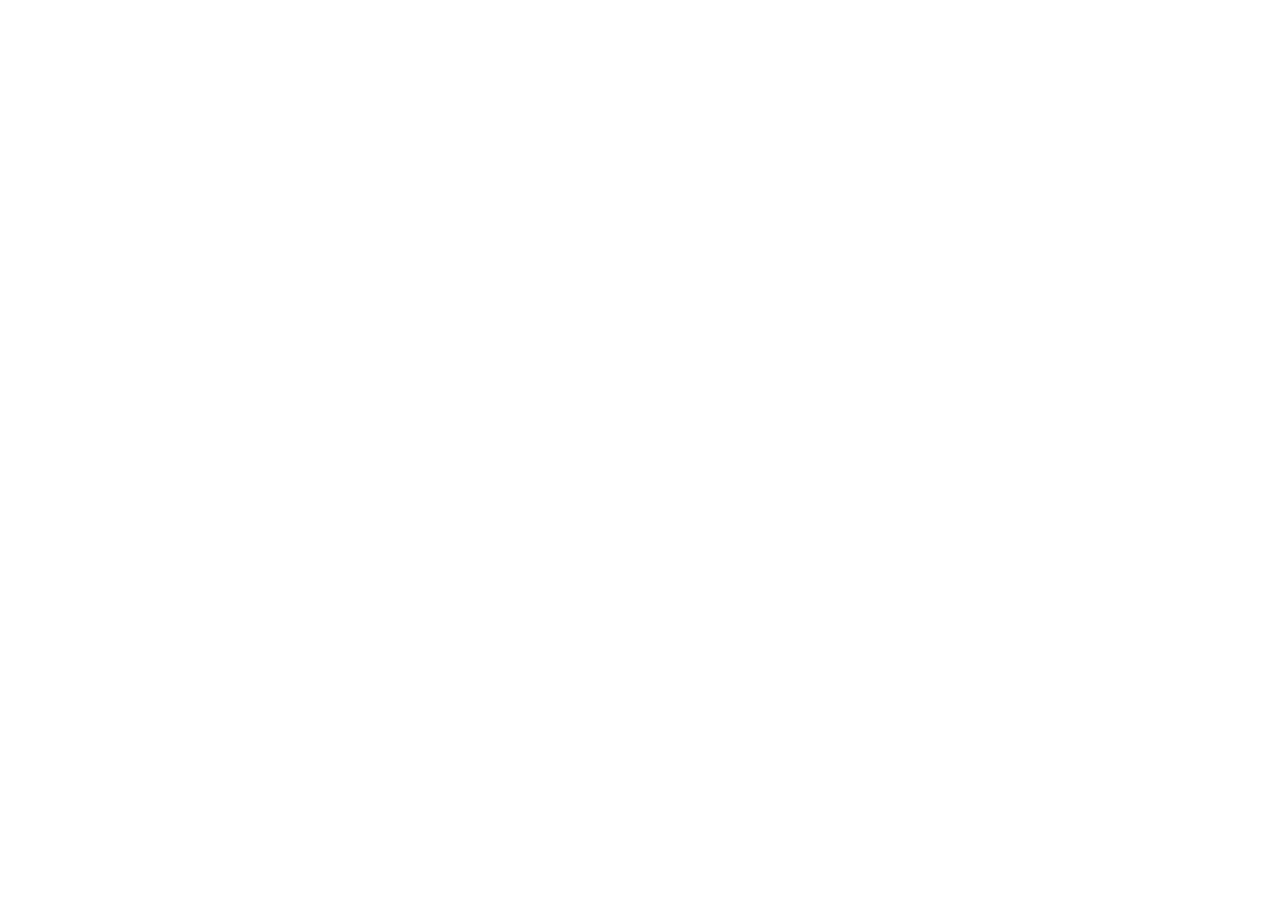
==== index.html @ 6ca62f1f "création du header" ====
<!DOCTYPE html>
<html lang="fr">
<head>
    <meta charset="UTF-8">
    <meta name="viewport" content="width=device-width, initial-scale=1.0">
    <title>Document</title>
</head>
<body>
    <header></header>
    
</body>
</html>
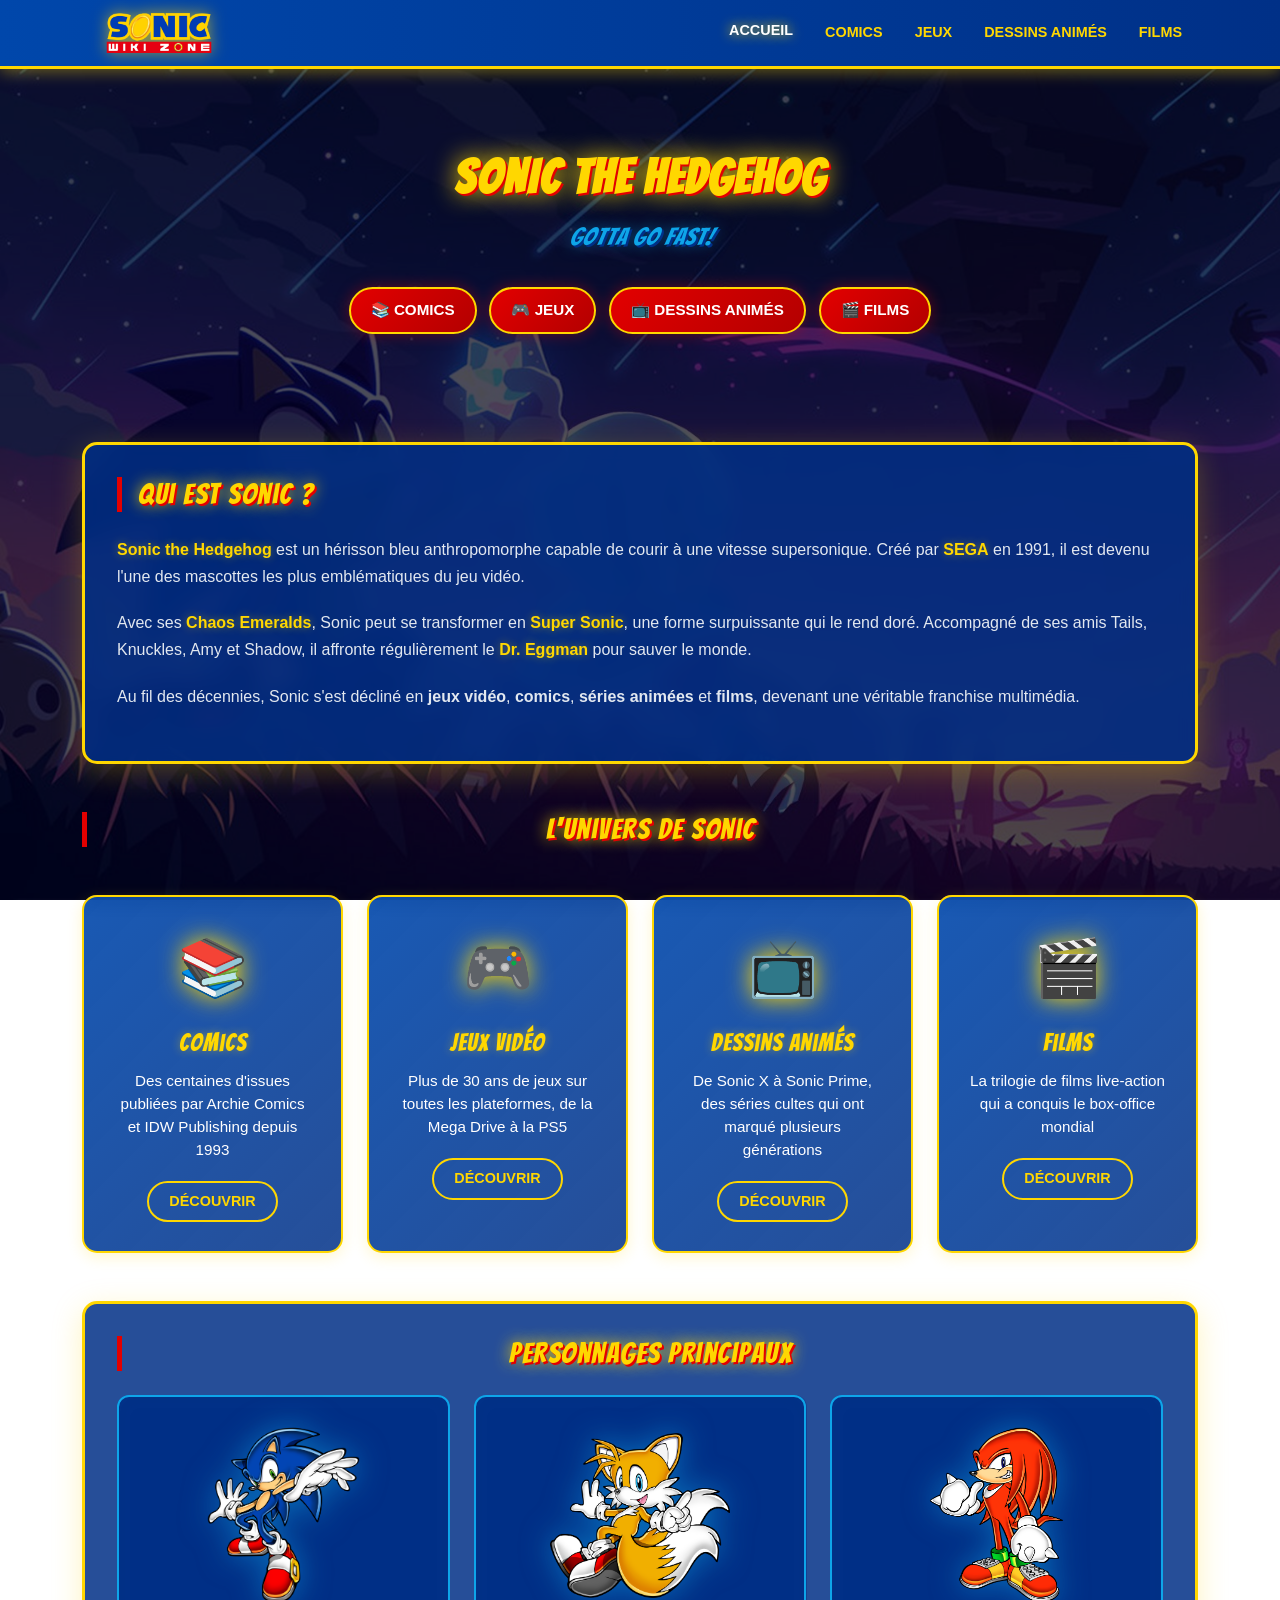
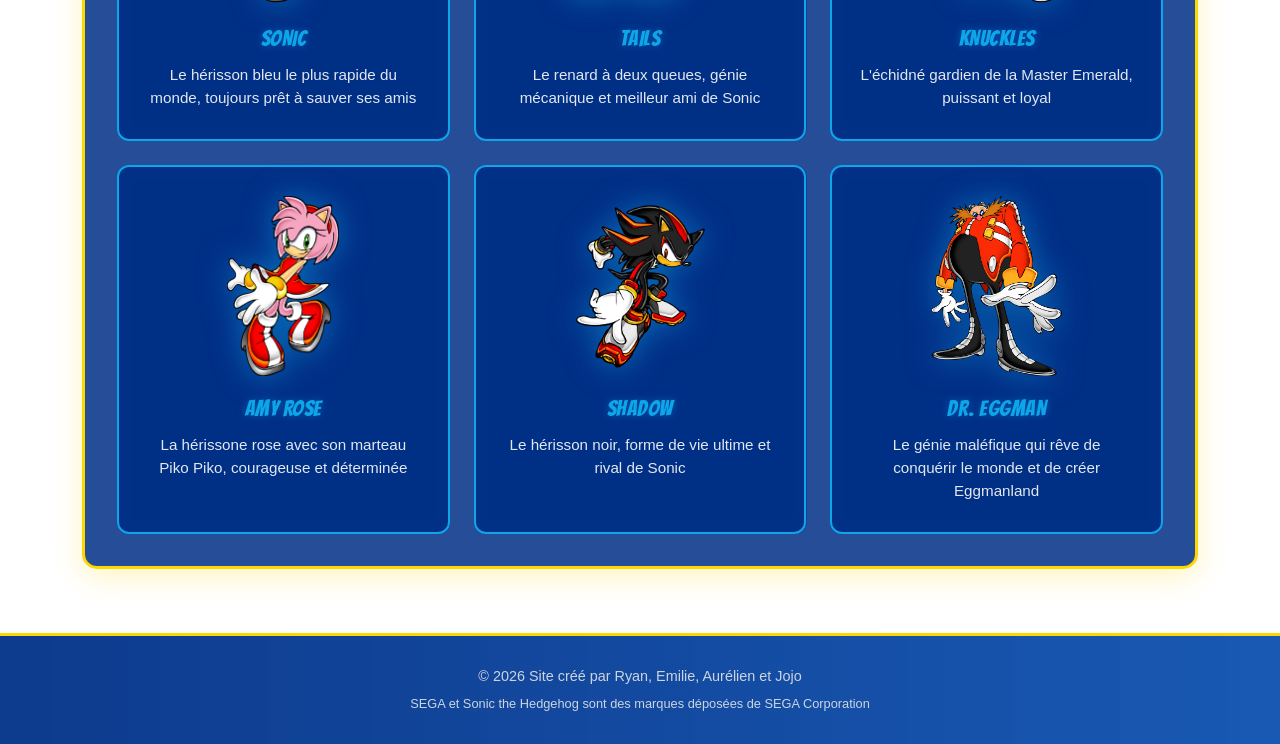
==== commit 194d8a70: "Ajout navbar responsive" ====
--- a/index.html
+++ b/index.html
@@ -1,12 +1,193 @@
 <!DOCTYPE html>
 <html lang="fr">
 <head>
-    <meta charset="UTF-8">
-    <meta name="viewport" content="width=device-width, initial-scale=1.0">
-    <title>Document</title>
+  <meta charset="UTF-8">
+  <meta name="viewport" content="width=device-width, initial-scale=1">
+  <title>Sonic the Hedgehog - Accueil</title>
+  <link href="https://cdn.jsdelivr.net/npm/bootstrap@5.3.3/dist/css/bootstrap.min.css" rel="stylesheet">
+  <link rel="stylesheet" href="index.css">
+<link rel="icon" type="image/x-icon" href="assets/sonic.ico">
+<link href="https://fonts.googleapis.com/css2?family=Bangers&display=swap" rel="stylesheet">
+
 </head>
 <body>
-    <header></header>
+
+<!-- NAVBAR -->
+<nav class="navbar navbar-expand-lg navbar-dark sticky-top">
+  <div class="container">
+    <a class="navbar-brand" href="index.html">
+      <img src="assets/logo.png" alt="Sonic Wiki Zone" class="logo-img">
+    </a>
+    <button class="navbar-toggler" type="button" data-bs-toggle="collapse" data-bs-target="#navbarNav">
+      <span class="navbar-toggler-icon"></span>
+    </button>
+    <div class="collapse navbar-collapse" id="navbarNav">
+      <ul class="navbar-nav ms-auto">
+        <li class="nav-item"><a class="nav-link active" href="index.html">Accueil</a></li>
+        <li class="nav-item"><a class="nav-link" href="comics.html">Comics</a></li>
+        <li class="nav-item"><a class="nav-link" href="jeux.html">Jeux</a></li>
+        <li class="nav-item"><a class="nav-link" href="dessin-anime.html">Dessins animés</a></li>
+        <li class="nav-item"><a class="nav-link" href="films.html">Films</a></li>
+      </ul>
+    </div>
+  </div>
+</nav>
+
+<!-- HERO SECTION -->
+<section class="hero-section">
+  <div class="container text-center">
+    <h1 class="display-1 fw-bold hero-title">SONIC THE HEDGEHOG</h1>
+    <p class="lead hero-subtitle">Gotta Go Fast!</p>
+    <div class="mt-4 button-group">
+      <a href="comics.html" class="btn btn-hero">📚 Comics</a>
+      <a href="jeux.html" class="btn btn-hero">🎮 Jeux</a>
+      <a href="dessin-anime.html" class="btn btn-hero">📺 Dessins animés</a>
+      <a href="films.html" class="btn btn-hero">🎬 Films</a>
+    </div>
+  </div>
+</section>
+
+<!-- À PROPOS -->
+<section class="container my-5">
+  <div class="content-box">
+    <h2 class="section-title">Qui est Sonic ?</h2>
+    <div class="row">
+      <div class="col-lg-12">
+        <p class="sonic-text">
+          <span class="highlight">Sonic the Hedgehog</span> est un hérisson bleu anthropomorphe capable de courir 
+          à une vitesse supersonique. Créé par <span class="highlight">SEGA</span> en 1991, il est devenu l'une 
+          des mascottes les plus emblématiques du jeu vidéo.
+        </p>
+        <p class="sonic-text">
+          Avec ses <span class="highlight">Chaos Emeralds</span>, Sonic peut se transformer en 
+          <span class="highlight">Super Sonic</span>, une forme surpuissante qui le rend doré. 
+          Accompagné de ses amis Tails, Knuckles, Amy et Shadow, il affronte régulièrement le 
+          <span class="highlight">Dr. Eggman</span> pour sauver le monde.
+        </p>
+        <p class="sonic-text">
+          Au fil des décennies, Sonic s'est décliné en <strong>jeux vidéo</strong>, <strong>comics</strong>, 
+          <strong>séries animées</strong> et <strong>films</strong>, devenant une véritable franchise multimédia.
+        </p>
+      </div>
+    </div>
+  </div>
+</section>
+
+<!-- UNIVERS SONIC -->
+<section class="container my-5">
+  <h2 class="section-title text-center mb-5">L'univers de Sonic</h2>
+  <div class="row g-4">
     
+    <div class="col-md-6 col-lg-3">
+      <div class="universe-card">
+        <div class="card-icon">📚</div>
+        <h3>Comics</h3>
+        <p>Des centaines d'issues publiées par Archie Comics et IDW Publishing depuis 1993</p>
+        <a href="comics.html" class="btn btn-outline-custom">Découvrir</a>
+      </div>
+    </div>
+
+    <div class="col-md-6 col-lg-3">
+      <div class="universe-card">
+        <div class="card-icon">🎮</div>
+        <h3>Jeux vidéo</h3>
+        <p>Plus de 30 ans de jeux sur toutes les plateformes, de la Mega Drive à la PS5</p>
+        <a href="jeux.html" class="btn btn-outline-custom">Découvrir</a>
+      </div>
+    </div>
+
+    <div class="col-md-6 col-lg-3">
+      <div class="universe-card">
+        <div class="card-icon">📺</div>
+        <h3>Dessins animés</h3>
+        <p>De Sonic X à Sonic Prime, des séries cultes qui ont marqué plusieurs générations</p>
+        <a href="dessin-anime.html" class="btn btn-outline-custom">Découvrir</a>
+      </div>
+    </div>
+
+    <div class="col-md-6 col-lg-3">
+      <div class="universe-card">
+        <div class="card-icon">🎬</div>
+        <h3>Films</h3>
+        <p>La trilogie de films live-action qui a conquis le box-office mondial</p>
+        <a href="films.html" class="btn btn-outline-custom">Découvrir</a>
+      </div>
+    </div>
+
+  </div>
+</section>
+
+<!-- PERSONNAGES -->
+<section class="container my-5">
+  <div class="content-box">
+    <h2 class="section-title text-center mb-4">Personnages principaux</h2>
+    <div class="row g-4">
+      
+      <!-- SONIC -->
+      <div class="col-md-6 col-lg-4">
+        <div class="character-card">
+          <img src="assets/Sonic.png" alt="Sonic" class="character-img">
+          <h3>Sonic</h3>
+          <p>Le hérisson bleu le plus rapide du monde, toujours prêt à sauver ses amis</p>
+        </div>
+      </div>
+
+      <!-- TAILS -->
+      <div class="col-md-6 col-lg-4">
+        <div class="character-card">
+          <img src="assets/Tails.png" alt="Tails" class="character-img">
+          <h3>Tails</h3>
+          <p>Le renard à deux queues, génie mécanique et meilleur ami de Sonic</p>
+        </div>
+      </div>
+
+      <!-- KNUCKLES -->
+      <div class="col-md-6 col-lg-4">
+        <div class="character-card">
+          <img src="assets/Knuckles.png" alt="Knuckles" class="character-img">
+          <h3>Knuckles</h3>
+          <p>L'échidné gardien de la Master Emerald, puissant et loyal</p>
+        </div>
+      </div>
+
+      <!-- AMY ROSE -->
+      <div class="col-md-6 col-lg-4">
+        <div class="character-card">
+          <img src="assets/Amy.png" alt="Amy Rose" class="character-img">
+          <h3>Amy Rose</h3>
+          <p>La hérissone rose avec son marteau Piko Piko, courageuse et déterminée</p>
+        </div>
+      </div>
+
+      <!-- SHADOW -->
+      <div class="col-md-6 col-lg-4">
+        <div class="character-card">
+          <img src="assets/Shadow.png" alt="Shadow" class="character-img">
+          <h3>Shadow</h3>
+          <p>Le hérisson noir, forme de vie ultime et rival de Sonic</p>
+        </div>
+      </div>
+
+      <!-- DR. EGGMAN -->
+      <div class="col-md-6 col-lg-4">
+        <div class="character-card">
+          <img src="assets/Eggman.png" alt="Dr. Eggman" class="character-img">
+          <h3>Dr. Eggman</h3>
+          <p>Le génie maléfique qui rêve de conquérir le monde et de créer Eggmanland</p>
+        </div>
+      </div>
+
+    </div>
+  </div>
+</section>
+
+
+<!-- FOOTER -->
+<footer class="footer text-center py-4">
+  <p>&copy; 2026 Site créé par Ryan, Emilie, Aurélien et Jojo</p>
+  <p class="small">SEGA et Sonic the Hedgehog sont des marques déposées de SEGA Corporation</p>
+</footer>
+
+<script src="https://cdn.jsdelivr.net/npm/bootstrap@5.3.3/dist/js/bootstrap.bundle.min.js"></script>
 </body>
-</html>+</html>
--- a/index.css
+++ b/index.css
@@ -0,0 +1,443 @@
+/* ===========================
+   GLOBAL - POLICES ET FOND
+=========================== */
+* {
+  margin: 0;
+  padding: 0;
+  box-sizing: border-box;
+}
+
+body {
+  font-family: 'Segoe UI', Tahoma, Geneva, Verdana, sans-serif;
+  background-image: url('assets/sonic-bg.png');
+  background-size: cover;
+  background-attachment: fixed;
+  background-position: center;
+  color: white;
+  min-height: 100vh;
+  position: relative;
+  font-size: 16px;  /* Taille de base */
+}
+
+/* Overlay sombre pour rendre le texte lisible */
+body::before {
+  content: '';
+  position: fixed;
+  top: 0;
+  left: 0;
+  width: 100%;
+  height: 100%;
+  background: rgba(0, 0, 20, 0.7);
+  z-index: -1;
+}
+
+/* ===========================
+   NAVBAR - TAILLE RÉDUITE
+=========================== */
+.navbar {
+  background: linear-gradient(90deg, #0047AB, #003087) !important;
+  border-bottom: 3px solid #FFD700;
+  box-shadow: 0 3px 15px rgba(255, 215, 0, 0.4);
+  backdrop-filter: blur(10px);
+  padding: 0.5rem 0;
+}
+
+.navbar-brand {
+  display: flex;
+  align-items: center;
+}
+
+.logo-img {
+  height: 40px;  /* Réduit de 50px à 40px */
+  width: auto;
+  filter: drop-shadow(0 0 8px rgba(255, 215, 0, 0.6));
+  transition: all 0.3s;
+}
+
+.logo-img:hover {
+  transform: scale(1.08);
+  filter: drop-shadow(0 0 15px rgba(255, 215, 0, 0.9));
+}
+
+.nav-link {
+  font-weight: 600;
+  color: #FFD700 !important;
+  transition: all 0.3s;
+  margin: 0 8px;
+  text-transform: uppercase;
+  font-size: 0.9rem;  /* Réduit de 1rem à 0.9rem */
+}
+
+.nav-link:hover,
+.nav-link.active {
+  color: white !important;
+  text-shadow: 0 0 12px #FFD700;
+  transform: translateY(-2px);
+}
+
+/* ===========================
+   HERO SECTION - TAILLES RÉDUITES
+=========================== */
+.hero-section {
+  padding: 80px 20px 60px;  /* Réduit énormément */
+  position: relative;
+  overflow: hidden;
+}
+
+.hero-title {
+  font-family: 'Bangers', cursive;
+  color: #FFD700;
+  font-size: 3rem;  /* Réduit de 5rem à 3rem */
+  text-shadow: 
+    2px 2px 0px #E30000,
+    0 0 25px #FFD700;
+  margin-bottom: 0.8rem;
+  letter-spacing: 2px;
+  font-weight: 400;
+  text-transform: uppercase;
+  animation: sonic-glow 2s ease-in-out infinite;
+}
+
+@keyframes sonic-glow {
+  0%, 100% { 
+    text-shadow: 
+      2px 2px 0px #E30000,
+      0 0 25px #FFD700;
+  }
+  50% { 
+    text-shadow: 
+      2px 2px 0px #E30000,
+      0 0 40px #FFD700,
+      0 0 60px rgba(255, 215, 0, 0.7);
+  }
+}
+
+.hero-subtitle {
+  font-family: 'Bangers', cursive;
+  font-size: 1.5rem;  /* Réduit de 2.5rem à 1.5rem */
+  color: #0EA5E9;
+  margin-bottom: 2rem;
+  font-style: italic;
+  letter-spacing: 1px;
+  text-shadow: 
+    2px 2px 0px #003087,
+    0 0 15px rgba(14, 165, 233, 0.6);
+}
+
+.button-group {
+  display: flex;
+  gap: 0.8rem;
+  justify-content: center;
+  flex-wrap: wrap;
+}
+
+.btn-hero {
+  background: linear-gradient(135deg, #E30000, #B30000);
+  border: 2px solid #FFD700;  /* Réduit de 3px à 2px */
+  color: white;
+  font-weight: 600;
+  padding: 10px 20px;  /* Réduit de 14px 28px */
+  font-size: 0.95rem;  /* Réduit de 1.1rem */
+  border-radius: 50px;
+  box-shadow: 0 0 15px rgba(227, 0, 0, 0.4);
+  transition: all 0.3s;
+  text-decoration: none;
+  display: inline-block;
+  text-transform: uppercase;
+}
+
+.btn-hero:hover {
+  transform: translateY(-4px) scale(1.03);
+  box-shadow: 0 0 30px rgba(255, 215, 0, 0.7);
+  background: linear-gradient(135deg, #FFD700, #FFA500);
+  color: #003087;
+  border-color: #003087;
+}
+
+/* ===========================
+   CONTENT BOX - TAILLE RÉDUITE
+=========================== */
+.content-box {
+  background: rgba(0, 48, 135, 0.85);
+  border: 3px solid #FFD700;
+  border-radius: 15px;
+  padding: 2rem;  /* Réduit de 3rem à 2rem */
+  box-shadow: 0 8px 30px rgba(255, 215, 0, 0.25);
+  backdrop-filter: blur(10px);
+}
+
+.section-title {
+  font-family: 'Bangers', cursive;
+  color: #FFD700;
+  font-weight: 400;
+  font-size: 1.8rem;  /* Réduit de 2.5rem à 1.8rem */
+  text-shadow: 
+    2px 2px 0px #E30000,
+    0 0 15px #FFD700;
+  margin-bottom: 1.5rem;
+  border-left: 5px solid #E30000;
+  padding-left: 1rem;
+  letter-spacing: 1.5px;
+}
+
+.sonic-text {
+  font-family: 'Segoe UI', Tahoma, Geneva, Verdana, sans-serif;
+  font-size: 1rem;  /* Réduit de 1.15rem à 1rem */
+  line-height: 1.7;
+  color: #e2e8f0;
+  margin-bottom: 1.2rem;
+}
+
+.highlight {
+  color: #FFD700;
+  font-weight: 700;
+  text-shadow: 0 0 8px rgba(255, 215, 0, 0.4);
+}
+
+/* ===========================
+   UNIVERSE CARDS - TAILLE RÉDUITE
+=========================== */
+.universe-card {
+  background: linear-gradient(135deg, rgba(0, 71, 171, 0.9), rgba(0, 48, 135, 0.85));
+  border: 2px solid #FFD700;
+  border-radius: 15px;
+  padding: 1.8rem;  /* Réduit de 2.5rem */
+  text-align: center;
+  transition: all 0.3s;
+  height: 100%;
+  box-shadow: 0 4px 15px rgba(255, 215, 0, 0.2);
+  backdrop-filter: blur(10px);
+}
+
+.universe-card:hover {
+  transform: translateY(-12px) scale(1.02);
+  box-shadow: 0 15px 40px rgba(255, 215, 0, 0.5);
+  border-color: #E30000;
+  background: linear-gradient(135deg, rgba(227, 0, 0, 0.8), rgba(179, 0, 0, 0.75));
+}
+
+.card-icon {
+  font-size: 3.5rem;  /* Réduit de 4.5rem */
+  margin-bottom: 1.2rem;
+  filter: drop-shadow(0 0 12px #FFD700);
+}
+
+.universe-card h3 {
+  font-family: 'Bangers', cursive;
+  color: #FFD700;
+  font-size: 1.5rem;  /* Réduit de 2rem */
+  font-weight: 400;
+  margin-bottom: 0.8rem;
+  letter-spacing: 1px;
+  text-shadow: 0 0 8px rgba(255, 215, 0, 0.4);
+}
+
+.universe-card p {
+  font-family: 'Segoe UI', Tahoma, Geneva, Verdana, sans-serif;
+  color: white;
+  margin-bottom: 1.2rem;
+  font-size: 0.95rem;  /* Réduit de 1.05rem */
+  line-height: 1.5;
+}
+
+.btn-outline-custom {
+  border: 2px solid #FFD700;
+  color: #FFD700;
+  background: transparent;
+  font-weight: 600;
+  padding: 8px 20px;  /* Réduit de 10px 25px */
+  font-size: 0.9rem;  /* Réduit */
+  border-radius: 50px;
+  transition: all 0.3s;
+  text-decoration: none;
+  display: inline-block;
+  text-transform: uppercase;
+}
+
+.btn-outline-custom:hover {
+  background: #FFD700;
+  color: #003087;
+  box-shadow: 0 0 20px rgba(255, 215, 0, 0.6);
+  transform: translateY(-2px);
+}
+
+/* ===========================
+   CHARACTER CARDS - TAILLE RÉDUITE
+=========================== */
+.character-card {
+  background: rgba(0, 48, 135, 0.9);
+  border: 2px solid #0EA5E9;
+  border-radius: 12px;
+  padding: 1.8rem 1.2rem;  /* Réduit */
+  text-align: center;
+  transition: all 0.3s;
+  height: 100%;
+  backdrop-filter: blur(10px);
+  display: flex;
+  flex-direction: column;
+  align-items: center;
+  justify-content: flex-start;
+}
+
+.character-card:hover {
+  transform: translateY(-8px);
+  box-shadow: 0 12px 35px rgba(14, 165, 233, 0.5);
+  border-color: #FFD700;
+}
+
+.character-img {
+  width: 180px;  /* Réduit de 220px à 180px */
+  height: 180px;
+  object-fit: contain;
+  margin-bottom: 1.2rem;
+  filter: drop-shadow(0 0 15px rgba(14, 165, 233, 0.5));
+  transition: all 0.3s;
+}
+
+.character-card:hover .character-img {
+  transform: scale(1.08) rotate(3deg);
+  filter: drop-shadow(0 0 25px rgba(255, 215, 0, 0.7));
+}
+
+.character-card h3 {
+  font-family: 'Bangers', cursive;
+  color: #0EA5E9;
+  font-size: 1.4rem;  /* Réduit de 1.8rem */
+  font-weight: 400;
+  margin-bottom: 0.8rem;
+  letter-spacing: 0.5px;
+  text-shadow: 0 0 8px rgba(14, 165, 233, 0.4);
+  text-transform: uppercase;
+}
+
+.character-card p {
+  font-family: 'Segoe UI', Tahoma, Geneva, Verdana, sans-serif;
+  color: #e2e8f0;
+  font-size: 0.95rem;  /* Réduit de 1.05rem */
+  line-height: 1.5;
+  text-align: center;
+  margin: 0;
+  padding: 0 8px;
+  word-wrap: break-word;
+  overflow-wrap: break-word;
+}
+
+/* ===========================
+   FOOTER 
+=========================== */
+.footer {
+  background: linear-gradient(90deg, rgba(0, 48, 135, 0.95), rgba(0, 71, 171, 0.9));
+  border-top: 3px solid #FFD700;
+  margin-top: 4rem;
+  color: #cbd5e1;
+  backdrop-filter: blur(10px);
+  padding: 2rem 0;
+}
+
+.footer p {
+  margin: 0.4rem 0;
+  font-size: 0.9rem;
+}
+
+.footer .small {
+  font-size: 0.8rem;
+}
+
+/* ===========================
+   RESPONSIVE
+=========================== */
+@media (max-width: 992px) {
+  .hero-title {
+    font-size: 2.5rem;
+  }
+  
+  .hero-subtitle {
+    font-size: 1.3rem;
+  }
+  
+  .content-box {
+    padding: 1.5rem;
+  }
+  
+  .section-title {
+    font-size: 1.5rem;
+  }
+  
+  .logo-img {
+    height: 35px;
+  }
+  
+  .character-img {
+    width: 160px;
+    height: 160px;
+  }
+}
+
+@media (max-width: 768px) {
+  .hero-title {
+    font-size: 2rem;
+    letter-spacing: 1.5px;
+  }
+  
+  .hero-subtitle {
+    font-size: 1.1rem;
+  }
+  
+  .button-group {
+    flex-direction: column;
+    align-items: center;
+  }
+  
+  .btn-hero {
+    width: 100%;
+    max-width: 280px;
+  }
+  
+  .content-box {
+    padding: 1.2rem;
+  }
+  
+  .section-title {
+    font-size: 1.3rem;
+  }
+  
+  .logo-img {
+    height: 32px;
+  }
+  
+  .character-img {
+    width: 150px;
+    height: 150px;
+  }
+  
+  .character-card h3 {
+    font-size: 1.2rem;
+  }
+  
+  .character-card p {
+    font-size: 0.85rem;
+  }
+  
+  .sonic-text {
+    font-size: 0.95rem;
+  }
+}
+
+@media (max-width: 576px) {
+  .hero-title {
+    font-size: 1.6rem;
+  }
+  
+  .hero-subtitle {
+    font-size: 1rem;
+  }
+  
+  .character-img {
+    width: 130px;
+    height: 130px;
+  }
+  
+  .card-icon {
+    font-size: 2.8rem;
+  }
+}
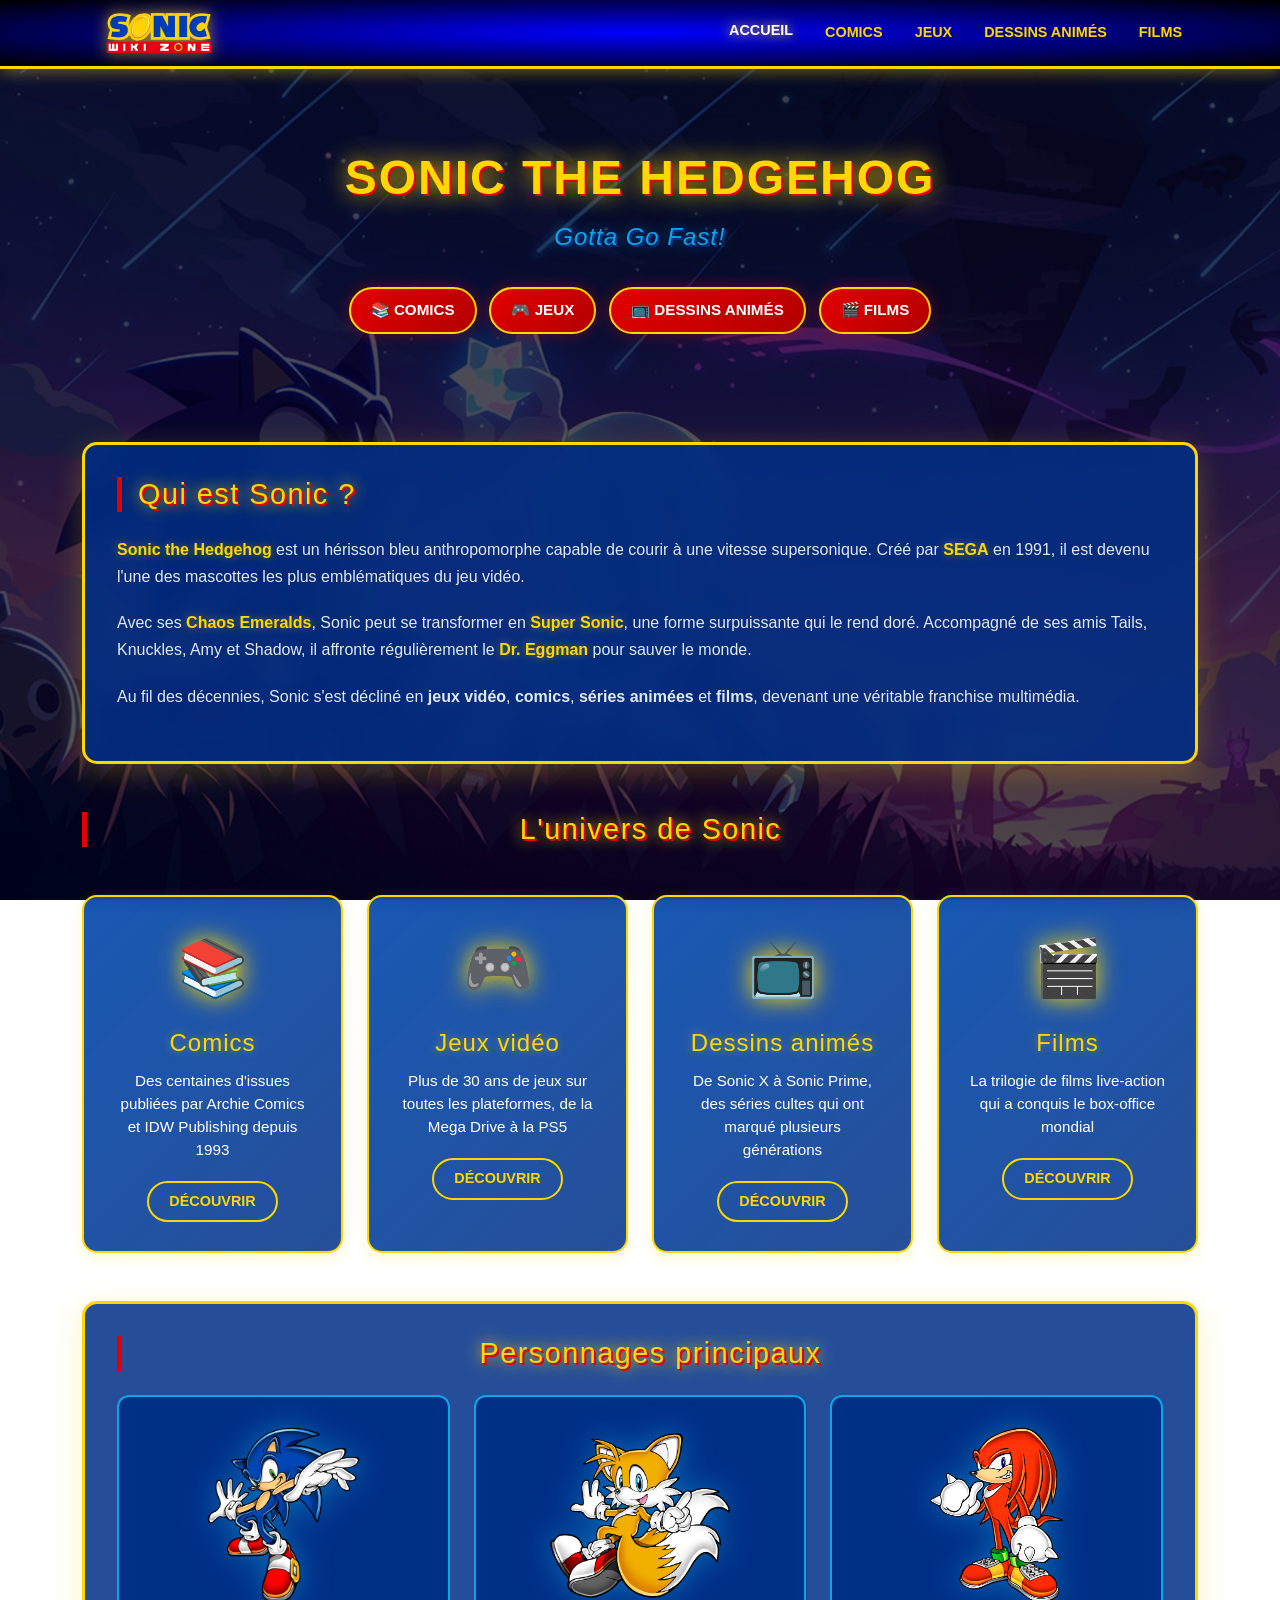
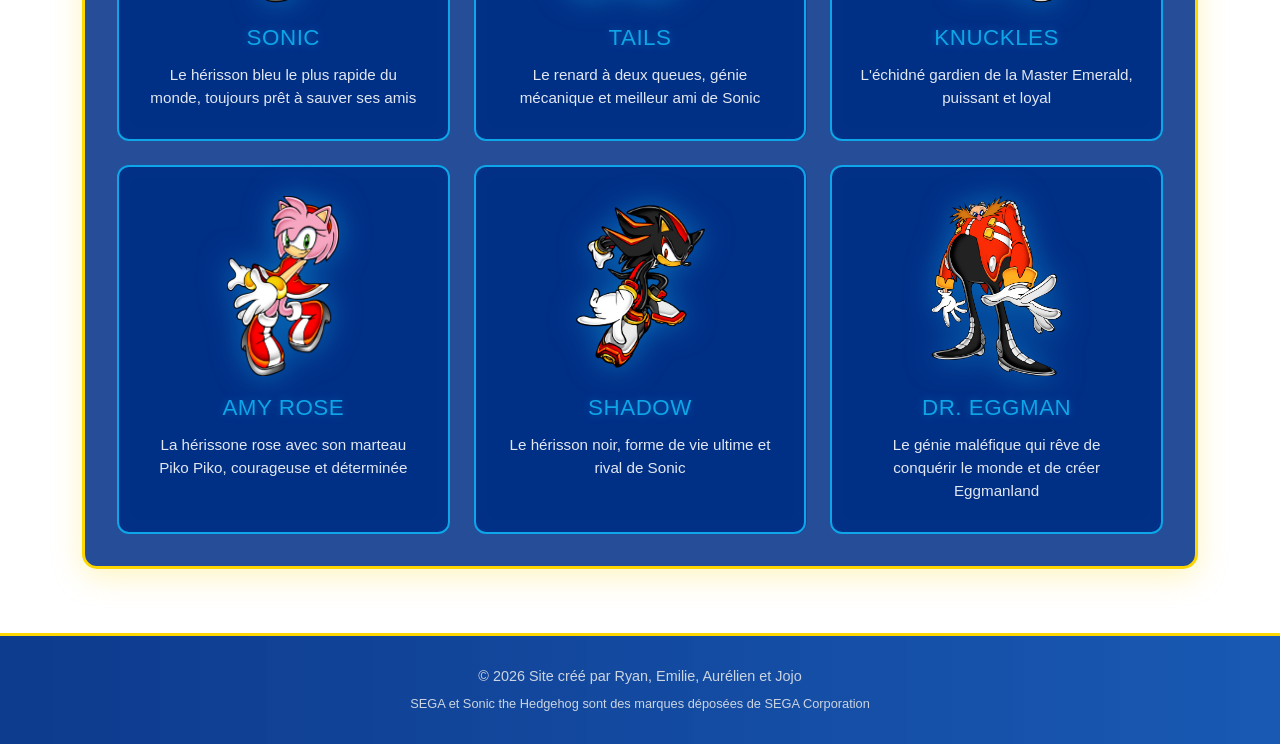
==== commit 34164bd7: "feat: Page d'accueil avec police Sega" ====
--- a/index.html
+++ b/index.html
@@ -7,7 +7,7 @@
   <link href="https://cdn.jsdelivr.net/npm/bootstrap@5.3.3/dist/css/bootstrap.min.css" rel="stylesheet">
   <link rel="stylesheet" href="index.css">
 <link rel="icon" type="image/x-icon" href="assets/sonic.ico">
-<link href="https://fonts.googleapis.com/css2?family=Bangers&display=swap" rel="stylesheet">
+<link href="https://fonts.cdnfonts.com/css/sega-logo-font" rel="stylesheet">
 
 </head>
 <body>
--- a/index.css
+++ b/index.css
@@ -19,7 +19,7 @@
   font-size: 16px;  /* Taille de base */
 }
 
-/* Overlay sombre pour rendre le texte lisible */
+/* Overlay sombre  */
 body::before {
   content: '';
   position: fixed;
@@ -32,10 +32,10 @@
 }
 
 /* ===========================
-   NAVBAR - TAILLE RÉDUITE
+   NAVBAR 
 =========================== */
 .navbar {
-  background: linear-gradient(90deg, #0047AB, #003087) !important;
+  background: radial-gradient(blue,black);
   border-bottom: 3px solid #FFD700;
   box-shadow: 0 3px 15px rgba(255, 215, 0, 0.4);
   backdrop-filter: blur(10px);
@@ -76,7 +76,7 @@
 }
 
 /* ===========================
-   HERO SECTION - TAILLES RÉDUITES
+   HERO SECTION 
 =========================== */
 .hero-section {
   padding: 80px 20px 60px;  /* Réduit énormément */
@@ -85,9 +85,9 @@
 }
 
 .hero-title {
-  font-family: 'Bangers', cursive;
+  font-family: 'Sega Logo Font', sans-serif;  /* ← CHANGE ICI */
   color: #FFD700;
-  font-size: 3rem;  /* Réduit de 5rem à 3rem */
+  font-size: 3rem;
   text-shadow: 
     2px 2px 0px #E30000,
     0 0 25px #FFD700;
@@ -113,8 +113,8 @@
 }
 
 .hero-subtitle {
-  font-family: 'Bangers', cursive;
-  font-size: 1.5rem;  /* Réduit de 2.5rem à 1.5rem */
+  font-family: 'Sega Logo Font', sans-serif; 
+  font-size: 1.5rem;
   color: #0EA5E9;
   margin-bottom: 2rem;
   font-style: italic;
@@ -155,7 +155,7 @@
 }
 
 /* ===========================
-   CONTENT BOX - TAILLE RÉDUITE
+   CONTENT BOX
 =========================== */
 .content-box {
   background: rgba(0, 48, 135, 0.85);
@@ -167,10 +167,10 @@
 }
 
 .section-title {
-  font-family: 'Bangers', cursive;
+  font-family: 'Sega Logo Font', sans-serif;  /* ← CHANGE ICI */
   color: #FFD700;
   font-weight: 400;
-  font-size: 1.8rem;  /* Réduit de 2.5rem à 1.8rem */
+  font-size: 1.8rem;
   text-shadow: 
     2px 2px 0px #E30000,
     0 0 15px #FFD700;
@@ -195,7 +195,7 @@
 }
 
 /* ===========================
-   UNIVERSE CARDS - TAILLE RÉDUITE
+   UNIVERSE CARDS 
 =========================== */
 .universe-card {
   background: linear-gradient(135deg, rgba(0, 71, 171, 0.9), rgba(0, 48, 135, 0.85));
@@ -223,9 +223,9 @@
 }
 
 .universe-card h3 {
-  font-family: 'Bangers', cursive;
+  font-family: 'Sega Logo Font', sans-serif;  /* ← CHANGE ICI */
   color: #FFD700;
-  font-size: 1.5rem;  /* Réduit de 2rem */
+  font-size: 1.5rem;
   font-weight: 400;
   margin-bottom: 0.8rem;
   letter-spacing: 1px;
@@ -262,7 +262,7 @@
 }
 
 /* ===========================
-   CHARACTER CARDS - TAILLE RÉDUITE
+   CHARACTER CARDS 
 =========================== */
 .character-card {
   background: rgba(0, 48, 135, 0.9);
@@ -300,9 +300,9 @@
 }
 
 .character-card h3 {
-  font-family: 'Bangers', cursive;
+  font-family: 'Sega Logo Font', sans-serif;  /* ← CHANGE ICI */
   color: #0EA5E9;
-  font-size: 1.4rem;  /* Réduit de 1.8rem */
+  font-size: 1.4rem;
   font-weight: 400;
   margin-bottom: 0.8rem;
   letter-spacing: 0.5px;
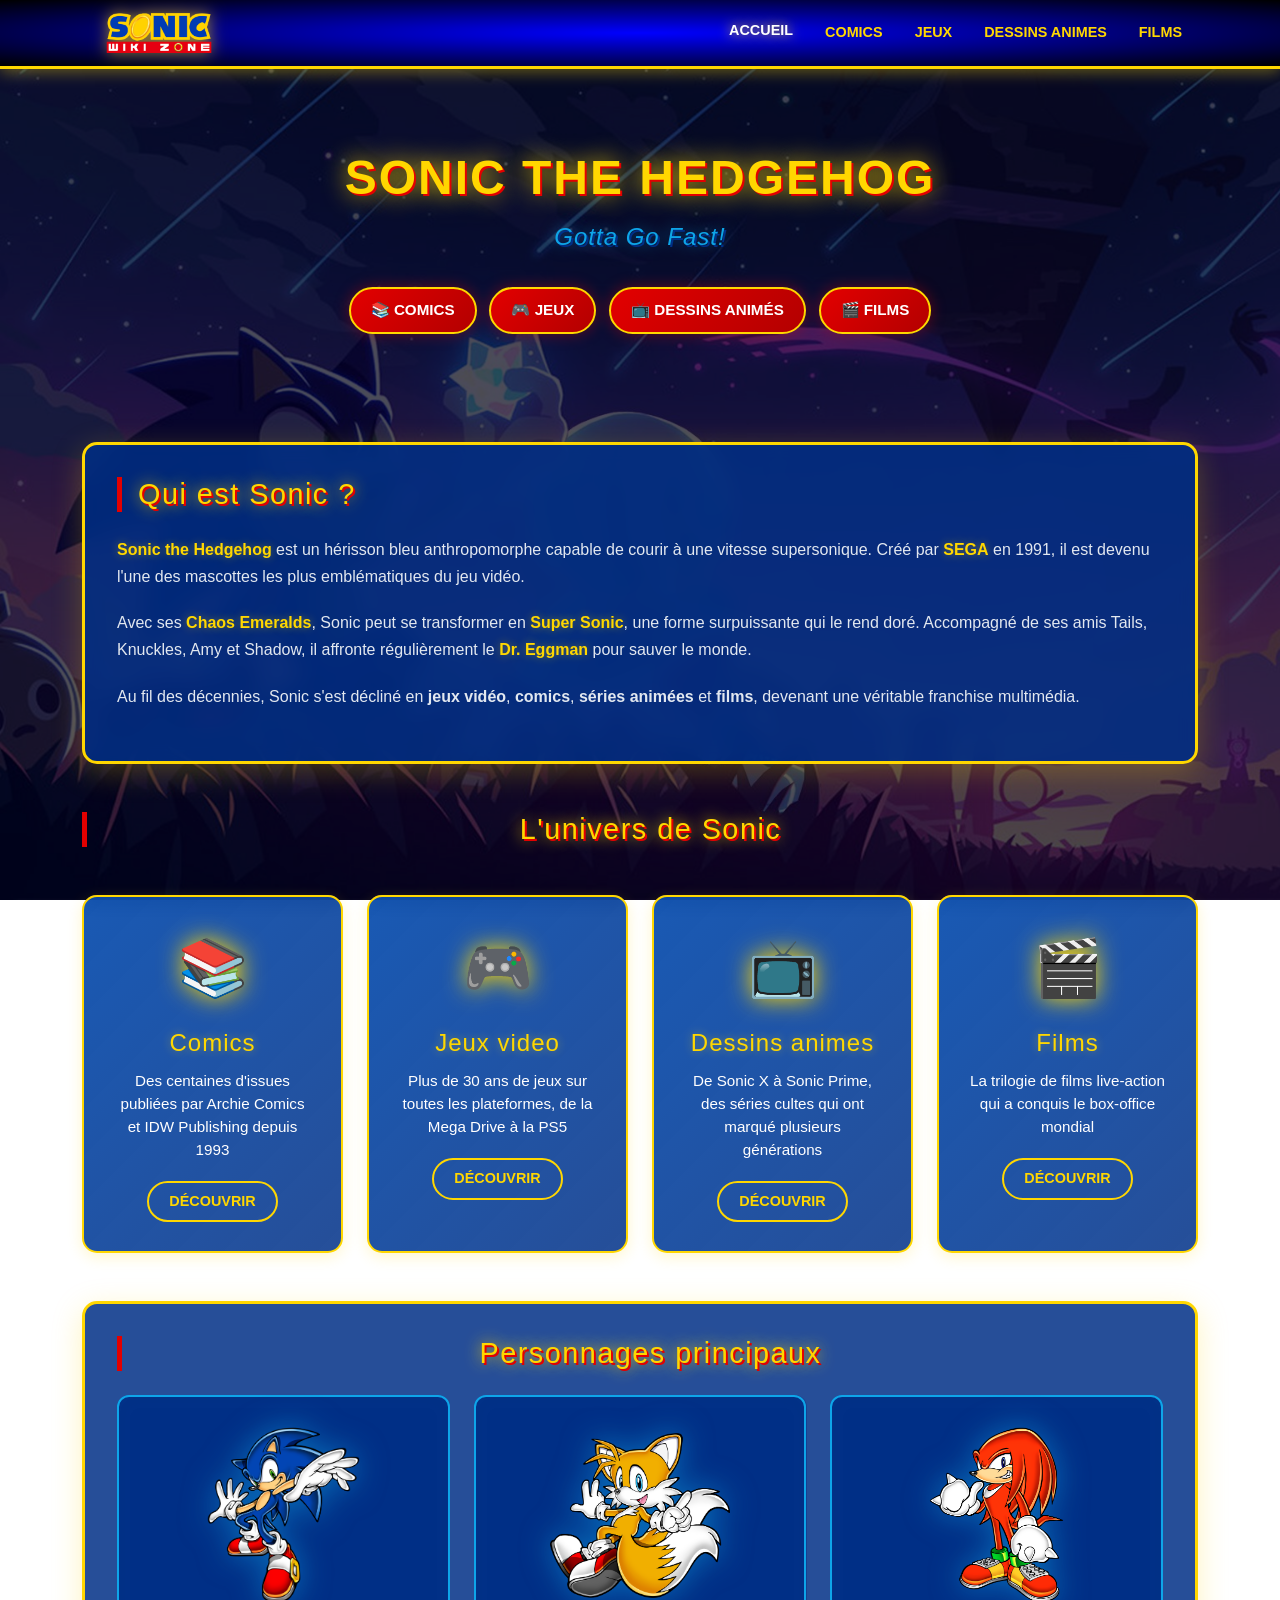
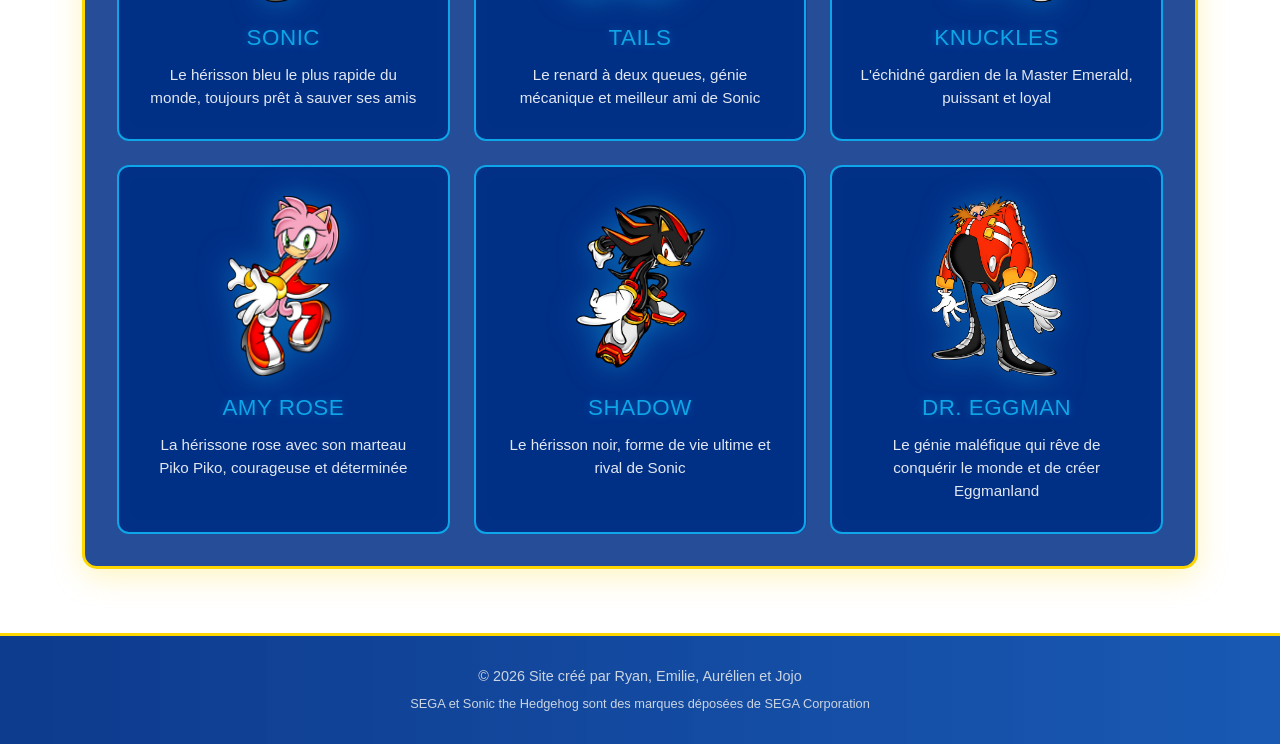
==== commit 3b35bd4b: "correction de fusion 2" ====
--- a/index.html
+++ b/index.html
@@ -26,8 +26,8 @@
         <li class="nav-item"><a class="nav-link active" href="index.html">Accueil</a></li>
         <li class="nav-item"><a class="nav-link" href="comics.html">Comics</a></li>
         <li class="nav-item"><a class="nav-link" href="jeux.html">Jeux</a></li>
-        <li class="nav-item"><a class="nav-link" href="dessin-anime.html">Dessins animés</a></li>
-        <li class="nav-item"><a class="nav-link" href="films.html">Films</a></li>
+        <li class="nav-item"><a class="nav-link" href="dessin-anime.html">Dessins animes</a></li>
+        <li class="nav-item"><a class="nav-link" href="/film.html">Films</a></li>
       </ul>
     </div>
   </div>
@@ -42,7 +42,7 @@
       <a href="comics.html" class="btn btn-hero">📚 Comics</a>
       <a href="jeux.html" class="btn btn-hero">🎮 Jeux</a>
       <a href="dessin-anime.html" class="btn btn-hero">📺 Dessins animés</a>
-      <a href="films.html" class="btn btn-hero">🎬 Films</a>
+      <a href="film.html" class="btn btn-hero">🎬 Films</a>
     </div>
   </div>
 </section>
@@ -90,7 +90,7 @@
     <div class="col-md-6 col-lg-3">
       <div class="universe-card">
         <div class="card-icon">🎮</div>
-        <h3>Jeux vidéo</h3>
+        <h3>Jeux video</h3>
         <p>Plus de 30 ans de jeux sur toutes les plateformes, de la Mega Drive à la PS5</p>
         <a href="jeux.html" class="btn btn-outline-custom">Découvrir</a>
       </div>
@@ -99,7 +99,7 @@
     <div class="col-md-6 col-lg-3">
       <div class="universe-card">
         <div class="card-icon">📺</div>
-        <h3>Dessins animés</h3>
+        <h3>Dessins animes</h3>
         <p>De Sonic X à Sonic Prime, des séries cultes qui ont marqué plusieurs générations</p>
         <a href="dessin-anime.html" class="btn btn-outline-custom">Découvrir</a>
       </div>
@@ -110,7 +110,7 @@
         <div class="card-icon">🎬</div>
         <h3>Films</h3>
         <p>La trilogie de films live-action qui a conquis le box-office mondial</p>
-        <a href="films.html" class="btn btn-outline-custom">Découvrir</a>
+        <a href="film.html" class="btn btn-outline-custom">Découvrir</a>
       </div>
     </div>
 
--- a/index.css
+++ b/index.css
@@ -40,6 +40,8 @@
   box-shadow: 0 3px 15px rgba(255, 215, 0, 0.4);
   backdrop-filter: blur(10px);
   padding: 0.5rem 0;
+  font-family: 'SEGA LOGO FONT', sans-serif;
+  font-weight:10;
 }
 
 .navbar-brand {
